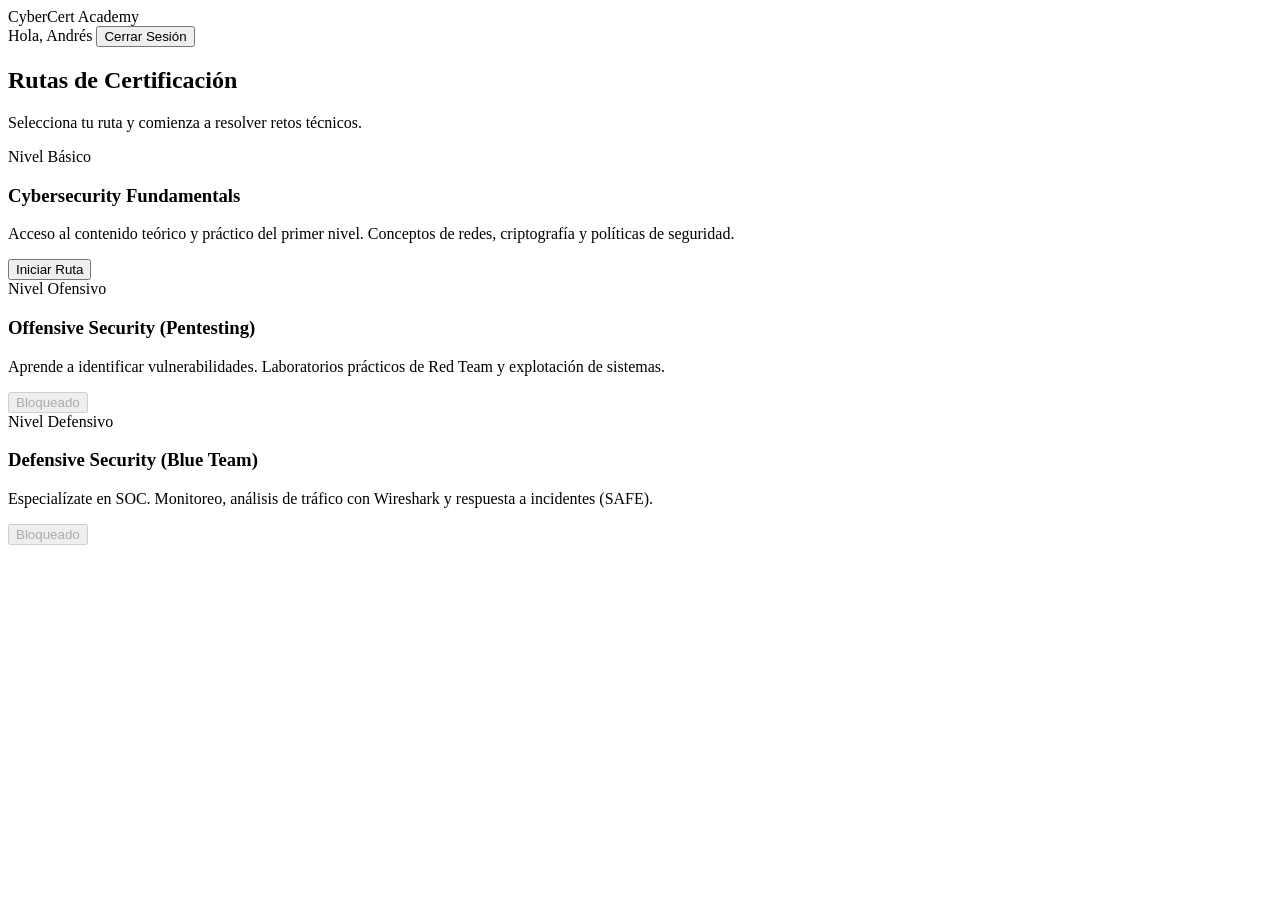
==== catalog.html @ e13c6941 "Adicionando frontend del catalogo de cursos" ====
<!DOCTYPE html>
<html lang="es">
<head>
    <meta charset="UTF-8">
    <meta name="viewport" content="width=device-width, initial-scale=1.0">
    <title>Catálogo - CyberCert Academy</title>
    <link rel="stylesheet" href="css/styles.css">
</head>
<body>
    <nav class="navbar">
        <div class="nav-brand">CyberCert Academy</div>
        <div class="nav-user">
            <span>Hola, Andrés</span>
            <button id="logoutBtn" class="btn-secondary">Cerrar Sesión</button>
        </div>
    </nav>

    <main class="catalog-container">
        <header class="catalog-header">
            <h2>Rutas de Certificación</h2>
            <p>Selecciona tu ruta y comienza a resolver retos técnicos.</p>
        </header>

        <div class="course-grid">
            <div class="course-card">
                <div class="card-header basic">Nivel Básico</div>
                <div class="card-body">
                    <h3>Cybersecurity Fundamentals</h3>
                    <p>Acceso al contenido teórico y práctico del primer nivel. Conceptos de redes, criptografía y políticas de seguridad.</p>
                    <button class="btn-primary">Iniciar Ruta</button>
                </div>
            </div>

            <div class="course-card">
                <div class="card-header offensive">Nivel Ofensivo</div>
                <div class="card-body">
                    <h3>Offensive Security (Pentesting)</h3>
                    <p>Aprende a identificar vulnerabilidades. Laboratorios prácticos de Red Team y explotación de sistemas.</p>
                    <button class="btn-primary btn-disabled" disabled>Bloqueado</button>
                </div>
            </div>

            <div class="course-card">
                <div class="card-header defensive">Nivel Defensivo</div>
                <div class="card-body">
                    <h3>Defensive Security (Blue Team)</h3>
                    <p>Especialízate en SOC. Monitoreo, análisis de tráfico con Wireshark y respuesta a incidentes (SAFE).</p>
                    <button class="btn-primary btn-disabled" disabled>Bloqueado</button>
                </div>
            </div>
        </div>
    </main>

    <script src="js/main.js"></script>
</body>
</html>
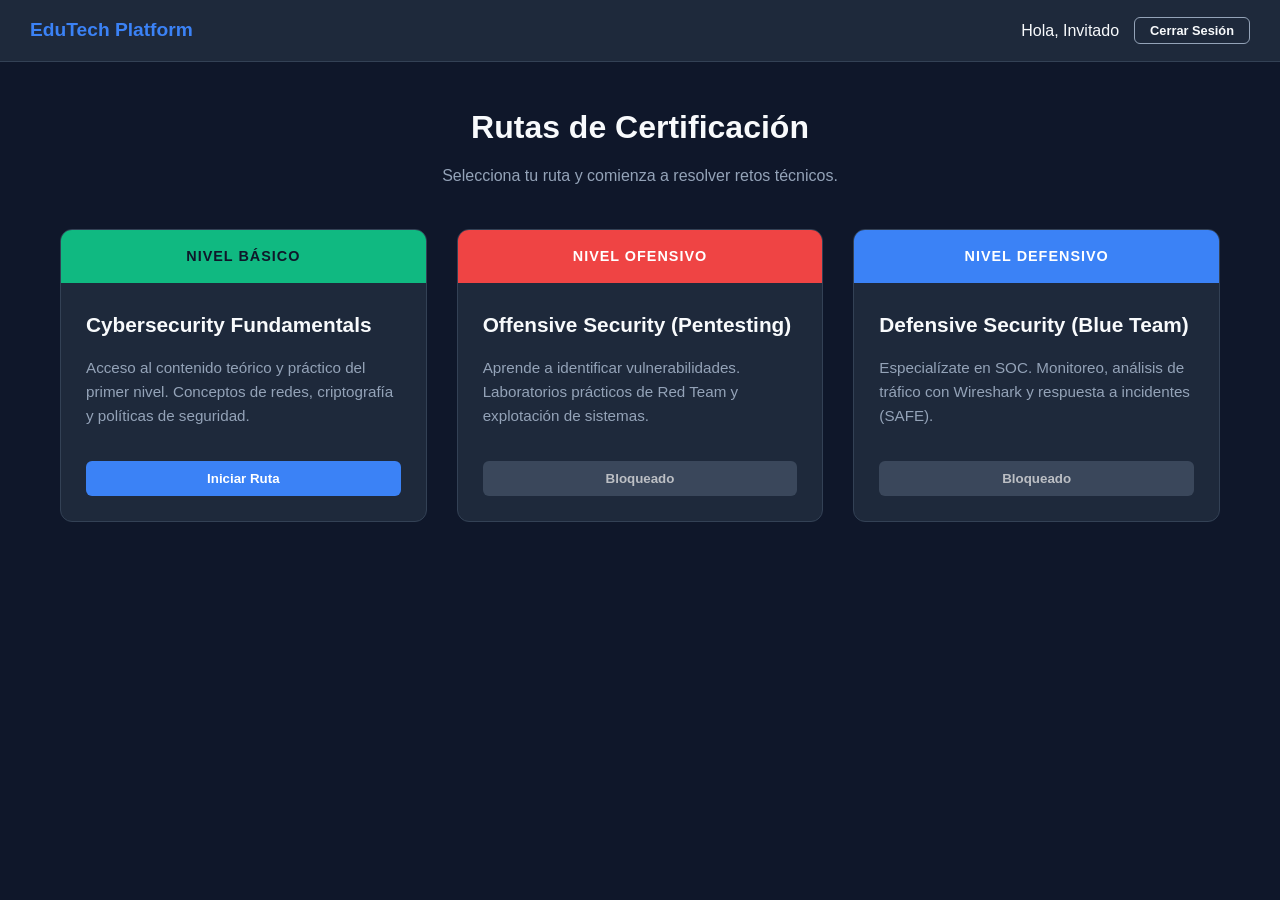
==== commit bd49b70a: "Modificando color del fondo" ====
--- a/catalog.html
+++ b/catalog.html
@@ -8,9 +8,9 @@
 </head>
 <body>
     <nav class="navbar">
-        <div class="nav-brand">CyberCert Academy</div>
+        <div class="nav-brand">EduTech Platform</div>
         <div class="nav-user">
-            <span>Hola, Andrés</span>
+            <span>Hola, Invitado</span>
             <button id="logoutBtn" class="btn-secondary">Cerrar Sesión</button>
         </div>
     </nav>
--- a/css/styles.css
+++ b/css/styles.css
@@ -0,0 +1,310 @@
+/* Variables y Configuración Base */
+:root {
+    --bg-color: #0f172a;
+    --card-bg: #1e293b;
+    --text-primary: #f8fafc;
+    --text-secondary: #94a3b8;
+    --accent-color: #3b82f6;
+    --accent-hover: #2563eb;
+    --error-color: #ef4444;
+    --success-color: #10b981;
+}
+
+* {
+    margin: 0;
+    padding: 0;
+    box-sizing: border-box;
+    font-family: 'Segoe UI', Tahoma, Geneva, Verdana, sans-serif;
+}
+
+body {
+    background-color: var(--bg-color);
+    color: var(--text-primary);
+    line-height: 1.6;
+}
+
+/* Tipografía y Botones */
+a { color: var(--accent-color); text-decoration: none; }
+a:hover { text-decoration: underline; }
+
+.btn-primary, .btn-secondary {
+    width: 100%;
+    padding: 10px 15px;
+    border: none;
+    border-radius: 6px;
+    font-weight: bold;
+    cursor: pointer;
+    transition: background-color 0.3s ease;
+}
+
+.btn-primary { background-color: var(--accent-color); color: white; }
+.btn-primary:hover { background-color: var(--accent-hover); }
+.btn-secondary { background-color: transparent; border: 1px solid var(--text-secondary); color: var(--text-primary); }
+.btn-secondary:hover { background-color: rgba(255, 255, 255, 0.1); }
+.btn-disabled { background-color: #475569; cursor: not-allowed; opacity: 0.7; }
+.btn-disabled:hover { background-color: #475569; }
+
+/* Login Estilos */
+.login-body {
+    /* Fondo morado principal de la página */
+    background: linear-gradient(135deg, #334155 0%, #5b21b6 100%); 
+    height: 100vh;
+    display: flex;
+    justify-content: center;
+    align-items: center;
+    padding: 20px;
+    margin: 0;
+}
+
+/* Contenedor principal blanco con bordes redondeados */
+.split-container {
+    display: flex;
+    background-color: #ffffff; /* Blanco puro como en tu referencia */
+    width: 900px; /* Ajustado para mantener la simetría */
+    max-width: 100%;
+    min-height: 520px;
+    border-radius: 20px; /* Bordes semi redondos del recuadro blanco */
+    box-shadow: 0 20px 40px rgba(0, 0, 0, 0.4);
+    overflow: hidden;
+    position: relative;
+}
+
+/* Columna Izquierda (Imagen) */
+.split-left {
+    flex: 1; /* Misma proporción que la columna derecha */
+    display: flex;
+    justify-content: flex-end; /* Empuja la imagen hacia el centro */
+    align-items: stretch; /* Permite que la imagen tome la misma altura */
+    padding: 80px 20px 40px 40px; /* Espaciado ajustado */
+    background: none; /* Quitamos cualquier fondo anterior */
+}
+
+/* Propiedades exactas para igualar la imagen al formulario */
+.split-left img {
+    width: 100%;
+    max-width: 350px; /* Exactamente el mismo ancho que el formulario morado */
+    height:83%; /* Toma la altura disponible */
+    object-fit: cover; /* Ajusta la imagen sin deformarla (hace un recorte perfecto) */
+    border-radius: 20px; /* Bordes redondeados idénticos a los del formulario */
+    box-shadow: 0 10px 20px rgba(0, 0, 0, 0.3); /* Sombra para darle relieve */
+}
+
+/* Columna Derecha (Formulario) */
+.split-right {
+    flex: 1; /* Misma proporción que la columna izquierda */
+    display: flex;
+    flex-direction: column;
+    justify-content: center;
+    align-items: flex-start; /* Empuja el formulario hacia el centro */
+    padding: 40px 40px 40px 20px; /* Espaciado ajustado */
+    background-color: #ffffff; /* Fondo blanco */
+}
+
+/* Asegúrate de que tu .login-box actual se vea así (mantén lo que ya tenías si es igual) */
+.login-box {
+    background: linear-gradient(180deg, #334155 0%, #7e22ce 100%);
+    border-radius: 20px; /* Bordes redondeados del formulario */
+    padding: 40px 30px;
+    width: 100%;
+    max-width: 350px; /* El mismo ancho que le pusimos a la imagen arriba */
+    box-shadow: 0 15px 25px rgba(126, 34, 206, 0.3);
+    color: white;
+}
+
+.brand-title {
+    text-align: center;
+    color: #fbbf24; /* Amarillo para resaltar sobre el morado */
+    font-size: 1.8rem;
+    margin-bottom: 5px;
+    font-weight: 800;
+    letter-spacing: 1px;
+}
+
+/* Subtítulo Login ajustado */
+.login-box h2 {
+    text-align: center;
+    margin-bottom: 30px;
+    font-size: 1.1rem; 
+    font-weight: 400;
+    letter-spacing: 2px;
+    color: #e9d5ff; /* Morado claro para diferenciarlo del título */
+    text-transform: uppercase;
+}
+
+/* Campos de entrada con Íconos */
+.input-group {
+    position: relative;
+    margin-bottom: 25px;
+}
+
+.input-group i {
+    position: absolute;
+    left: 15px;
+    top: 50%;
+    transform: translateY(-50%);
+    color: #fbbf24; /* Color amarillo para los íconos */
+    font-size: 1.1rem;
+}
+
+.input-group input {
+    width: 100%;
+    padding: 12px 15px 12px 45px;
+    border-radius: 8px;
+    border: none;
+    outline: none;
+    font-size: 0.95rem;
+    background-color: white;
+    color: #333;
+    font-weight: 500;
+}
+
+.input-group input::placeholder {
+    color: #a0aec0;
+}
+
+.input-group input:focus {
+    box-shadow: 0 0 0 3px rgba(251, 191, 36, 0.5); /* Resplandor amarillo al enfocar */
+}
+
+/* Fila de recordar y olvidar contraseña */
+.options-row {
+    display: flex;
+    justify-content: space-between;
+    align-items: center;
+    font-size: 0.75rem;
+    margin-bottom: 30px;
+}
+
+.options-row label {
+    display: flex;
+    align-items: center;
+    gap: 8px;
+    cursor: pointer;
+    color: #e9d5ff;
+}
+
+.options-row input[type="checkbox"] {
+    accent-color: #fbbf24;
+    cursor: pointer;
+}
+
+.forgot-link {
+    color: #e9d5ff;
+    text-decoration: none;
+    transition: color 0.3s;
+}
+
+.forgot-link:hover {
+    color: white;
+}
+
+/* Botón amarillo */
+.btn-login {
+    width: 100%;
+    background-color: #fbbf24;
+    color: white;
+    font-weight: 800;
+    border: none;
+    padding: 14px;
+    border-radius: 8px;
+    cursor: pointer;
+    font-size: 1rem;
+    transition: background 0.3s, transform 0.1s;
+    letter-spacing: 1px;
+}
+
+.btn-login:hover {
+    background-color: #f59e0b;
+}
+
+.btn-login:active {
+    transform: scale(0.98);
+}
+
+/* Enlace inferior de registro */
+.signup-text {
+    margin-top: 25px;
+    font-size: 0.85rem;
+    color: #6b7280;
+}
+
+.signup-text a {
+    color: #4c1d95;
+    font-weight: 800;
+    text-decoration: none;
+}
+
+.signup-text a:hover {
+    text-decoration: underline;
+}
+
+/* Ajustes Responsivos para el Login */
+@media (max-width: 850px) {
+    .split-container {
+        flex-direction: column;
+        height: auto;
+    }
+    
+    .split-left {
+        display: none; /* Ocultamos la ilustración en móviles para priorizar el login */
+    }
+    
+    .split-right {
+        padding: 30px 20px;
+    }
+}
+
+/* Catálogo Estilos */
+.navbar {
+    display: flex;
+    justify-content: space-between;
+    align-items: center;
+    padding: 15px 30px;
+    background-color: var(--card-bg);
+    border-bottom: 1px solid #334155;
+}
+.nav-brand { font-weight: bold; font-size: 1.2rem; color: var(--accent-color); }
+.nav-user { display: flex; align-items: center; gap: 15px; }
+.nav-user .btn-secondary { width: auto; padding: 5px 15px; font-size: 0.8rem; }
+
+.catalog-container { max-width: 1200px; margin: 0 auto; padding: 40px 20px; }
+.catalog-header { text-align: center; margin-bottom: 40px; }
+.catalog-header h2 { font-size: 2rem; margin-bottom: 10px; }
+.catalog-header p { color: var(--text-secondary); }
+
+.course-grid {
+    display: grid;
+    grid-template-columns: repeat(auto-fit, minmax(300px, 1fr));
+    gap: 30px;
+}
+
+.course-card {
+    background-color: var(--card-bg);
+    border-radius: 12px;
+    overflow: hidden;
+    transition: transform 0.3s ease;
+    border: 1px solid #334155;
+}
+.course-card:hover { transform: translateY(-5px); border-color: var(--accent-color); }
+
+.card-header {
+    padding: 15px;
+    text-align: center;
+    font-weight: bold;
+    font-size: 0.9rem;
+    text-transform: uppercase;
+    letter-spacing: 1px;
+}
+.card-header.basic { background-color: var(--success-color); color: #0f172a; }
+.card-header.offensive { background-color: var(--error-color); color: white; }
+.card-header.defensive { background-color: var(--accent-color); color: white; }
+
+.card-body { padding: 25px; }
+.card-body h3 { margin-bottom: 15px; font-size: 1.3rem; }
+.card-body p { color: var(--text-secondary); font-size: 0.95rem; margin-bottom: 25px; height: 80px; }
+
+/* Responsive Adjustments */
+@media (max-width: 768px) {
+    .navbar { flex-direction: column; gap: 15px; }
+    .catalog-header h2 { font-size: 1.5rem; }
+}
